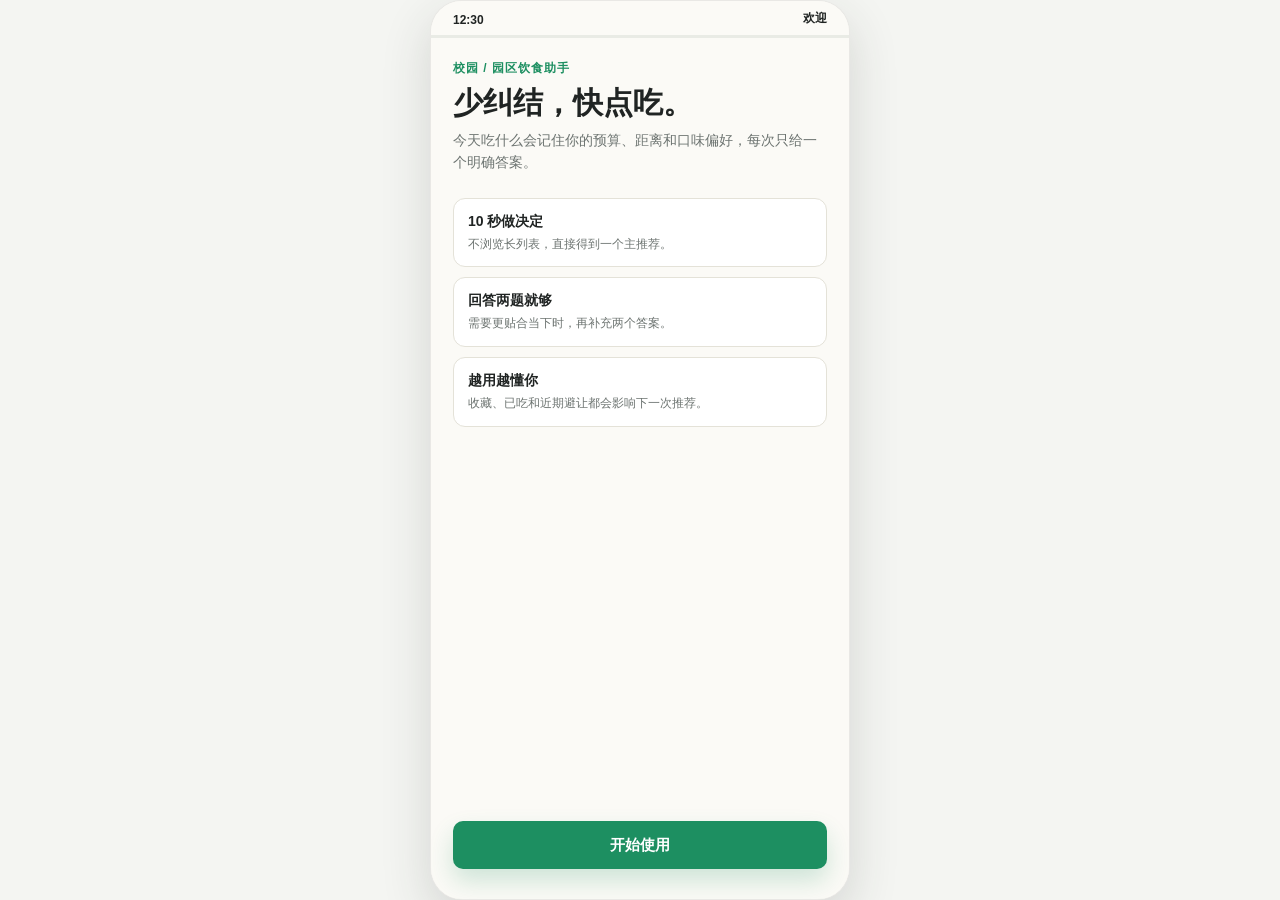
==== 2.0-参赛包/iOS原型/index.html @ e4d4319c "整合 HarmonyOS 1.0 工程 + 2.0 参赛包完整内容 - 添加完整 HarmonyOS 1.0 工程（models/services/data/pages 全部源码） - 添加 2.0 " ====
<!doctype html>
<html lang="zh-CN">
<head>
  <meta charset="utf-8">
  <meta name="viewport" content="width=device-width, initial-scale=1, viewport-fit=cover">
  <title>吃什么 App - 问题翻牌决策流</title>
  <style>
    :root{--bg:#f4f5f2;--phone:#fbfaf6;--ink:#202423;--muted:#6d7471;--line:#e4e2d8;--card:#fff;--green:#1d8f61;--green-soft:#dff4e9;--red:#d64f3a;--red-soft:#ffe3dc;--blue:#286fb7;--blue-soft:#e2eefb;--shadow:0 18px 50px rgba(42,48,45,.16)}*{box-sizing:border-box}body{margin:0;min-height:100vh;display:grid;place-items:center;background:var(--bg);color:var(--ink);font-family:-apple-system,BlinkMacSystemFont,"Segoe UI","PingFang SC","Microsoft YaHei",sans-serif}button{border:0;font:inherit;color:inherit;cursor:pointer}.phone{width:min(420px,100vw);height:min(900px,100vh);min-height:720px;overflow:hidden;position:relative;border:1px solid rgba(32,36,35,.08);border-radius:32px;background:var(--phone);box-shadow:var(--shadow)}.status-bar{height:34px;display:flex;align-items:flex-end;justify-content:space-between;padding:0 22px 8px;font-size:12px;font-weight:700}.app-header{padding:12px 20px 14px;border-bottom:1px solid rgba(228,226,216,.7)}.header-row{display:flex;align-items:center;justify-content:space-between;gap:12px}.title-stack h1{margin:0;font-size:25px;line-height:1.1}.title-stack p{margin:7px 0 0;color:var(--muted);font-size:13px;line-height:1.35}.icon-button{width:40px;height:40px;flex:0 0 40px;display:grid;place-items:center;border-radius:16px;background:#eef3ee;color:var(--green);font-size:19px;font-weight:800}.main-scroll{height:calc(100% - 138px);overflow-y:auto;padding:18px 18px 96px;scroll-behavior:smooth}.main-scroll::-webkit-scrollbar,.sheet-panel::-webkit-scrollbar{width:0;height:0}.tab-page{display:none}.tab-page.active{display:block}.section{margin-bottom:18px}.section-head{display:flex;align-items:flex-start;justify-content:space-between;gap:12px;margin-bottom:10px}.section-head h2{margin:0;font-size:17px;line-height:1.2}.section-head p{margin:5px 0 0;color:var(--muted);font-size:12px;line-height:1.35}.text-button{padding:8px 10px;border-radius:12px;background:#eef3ee;color:var(--green);font-size:12px;font-weight:700;white-space:nowrap}.question-card,.panel,.favorite-item,.profile-item,.result-card{border:1px solid var(--line);border-radius:8px;background:var(--card)}.question-card{padding:15px;margin-bottom:12px}.question-title{display:flex;align-items:center;justify-content:space-between;gap:10px;margin-bottom:10px;font-size:14px;font-weight:800}.question-title small{color:var(--muted);font-size:11px;font-weight:600}.chip-row{display:flex;flex-wrap:wrap;gap:8px}.chip{min-height:34px;padding:8px 11px;border:1px solid #e6e4da;border-radius:999px;background:#faf9f3;color:#47504c;font-size:13px;font-weight:650}.chip.active{border-color:rgba(29,143,97,.45);background:var(--green-soft);color:#116642}.today-summary{padding:10px 12px;border-radius:8px;background:#eff2ec;color:#3e4944;font-size:12px;line-height:1.4}.flip-face.back{display:none}.flip-card.flipped .flip-face.front{display:none}.flip-card.flipped .flip-face.back{display:block;animation:flipIn .26s ease both}@keyframes flipIn{from{opacity:0;transform:rotateY(-18deg) translateY(6px)}to{opacity:1;transform:rotateY(0) translateY(0)}}.flip-front{min-height:282px;display:grid;place-items:center;padding:28px 18px;border:1px solid var(--line);border-radius:8px;background:linear-gradient(180deg,rgba(255,255,255,.86),rgba(255,248,232,.92)),repeating-linear-gradient(45deg,rgba(29,143,97,.07) 0 10px,transparent 10px 22px)}.mark{width:112px;height:112px;display:grid;place-items:center;margin:0 auto 18px;border:2px solid rgba(29,143,97,.28);border-radius:28px;background:#fff;color:var(--green);font-size:64px;font-weight:900;box-shadow:0 14px 26px rgba(29,143,97,.12)}.flip-copy{max-width:260px;margin:0 auto 18px;color:var(--muted);text-align:center;font-size:13px;line-height:1.45}.primary-button{width:100%;min-height:46px;border-radius:8px;background:var(--green);color:#fff;font-size:15px;font-weight:800;box-shadow:0 12px 24px rgba(29,143,97,.22)}.result-card{padding:16px;position:relative}.favorite-button{position:absolute;right:14px;top:14px;width:38px;height:38px;display:grid;place-items:center;border-radius:16px;background:var(--red-soft);color:var(--red);font-size:22px;font-weight:900}.result-title{padding-right:48px;margin-bottom:12px}.result-title h3{margin:0;font-size:24px;line-height:1.2}.result-title p,.result-title small{display:block;margin-top:6px;color:var(--muted);font-size:12px;line-height:1.35}.metric-grid{display:grid;grid-template-columns:repeat(4,minmax(0,1fr));gap:8px;margin:14px 0}.metric{min-height:58px;padding:9px 7px;border-radius:8px;background:#f5f5ef;text-align:center}.metric b{display:block;font-size:14px;line-height:1.2}.metric span{display:block;margin-top:5px;color:var(--muted);font-size:10px;line-height:1.2}.tag-list,.reason-list,.mini-actions,.filters{display:flex;flex-wrap:wrap;gap:8px}.health-tag{padding:7px 9px;border-radius:999px;background:var(--blue-soft);color:var(--blue);font-size:12px;font-weight:700}.reason{width:100%;padding:9px 10px;border-radius:8px;background:#f7f3e6;color:#5f4b15;font-size:12px;line-height:1.35}.notice{display:none;margin:10px 0 0;padding:9px 10px;border-radius:8px;background:var(--red-soft);color:#9d3828;font-size:12px;line-height:1.4}.notice.show{display:block}.subhead{margin:16px 0 8px;color:#39423e;font-size:13px;font-weight:800}.shop{width:100%;display:flex;align-items:center;justify-content:space-between;gap:12px;padding:11px 12px;border-radius:8px;background:#f6f7f1;text-align:left}.shop span:first-child{min-width:0;font-size:13px;font-weight:800}.shop small{display:block;margin-top:4px;color:var(--muted);font-size:11px;line-height:1.25}.shop span:last-child{flex:0 0 auto;color:var(--green);font-size:12px;font-weight:800}.action-row{display:grid;grid-template-columns:repeat(3,minmax(0,1fr));gap:10px;margin-top:14px}.secondary-button{min-height:42px;border-radius:8px;background:#eef3ee;color:#245443;font-size:13px;font-weight:800}.panel{padding:14px}.filters{margin-bottom:12px}.filter{min-height:32px;padding:7px 10px;border-radius:999px;background:#f0f1eb;color:#505955;font-size:12px;font-weight:750}.filter.active{background:var(--blue);color:#fff}.favorites-list,.profile-grid,.history-list{display:grid;gap:10px}.favorite-item{padding:12px}.favorite-main{display:flex;align-items:flex-start;justify-content:space-between;gap:12px}.favorite-main strong{display:block;font-size:15px;line-height:1.25}.favorite-main small{display:block;margin-top:5px;color:var(--muted);font-size:12px;line-height:1.35}.favorite-toggle{width:34px;height:34px;flex:0 0 34px;border-radius:14px;background:var(--red-soft);color:var(--red);font-size:18px;font-weight:900}.mini-actions{margin-top:10px}.mini-action{min-height:30px;padding:6px 10px;border-radius:999px;background:#f1f2ec;color:#3d4743;font-size:12px;font-weight:750}.profile-item{padding:13px;display:flex;align-items:center;justify-content:space-between;gap:12px}.profile-item span{color:var(--muted);font-size:12px}.profile-item b{max-width:170px;text-align:right;font-size:14px;line-height:1.3}.history-item,.empty,.list-item{margin:0;padding:11px 12px;border-radius:8px;background:#f4f5ef;color:#4a5550;font-size:12px;line-height:1.45}.list-item strong,.list-item small{display:block}.list-item strong{margin-bottom:6px;font-size:16px;color:var(--ink)}.list-item small{margin-top:5px;color:var(--muted);font-size:12px;line-height:1.4}.bottom-nav{position:absolute;left:14px;right:14px;bottom:14px;height:64px;display:grid;grid-template-columns:repeat(3,1fr);gap:8px;padding:8px;border:1px solid rgba(228,226,216,.86);border-radius:22px;background:rgba(255,255,252,.94);box-shadow:0 12px 30px rgba(29,33,31,.12);backdrop-filter:blur(18px)}.nav-button{border-radius:16px;background:transparent;color:var(--muted);font-size:12px;font-weight:800}.nav-button span{display:block;margin-bottom:3px;font-size:16px;line-height:1}.nav-button.active{background:var(--green);color:#fff}.sheet{position:absolute;inset:0;display:none;align-items:flex-end;background:rgba(23,28,25,.36);z-index:20}.sheet.show{display:flex}.sheet-panel{width:100%;max-height:82%;overflow-y:auto;padding:18px;border-radius:24px 24px 0 0;background:var(--phone);box-shadow:0 -18px 40px rgba(18,23,20,.18)}.sheet-head{display:flex;align-items:center;justify-content:space-between;gap:12px;margin-bottom:14px}.sheet-head h2{margin:0;font-size:18px}.close{width:36px;height:36px;border-radius:16px;background:#eff0ea;color:#515a56;font-size:22px;line-height:1}.preference-row{margin-bottom:15px}.preference-row label{display:block;margin-bottom:8px;font-size:13px;font-weight:800}.switch-line{display:flex;align-items:center;justify-content:space-between;gap:14px;padding:12px;border-radius:8px;background:#f4f5ef}.switch-line strong{display:block;font-size:14px}.switch-line small{display:block;margin-top:4px;color:var(--muted);font-size:12px;line-height:1.35}.switch{width:52px;height:30px;flex:0 0 52px;padding:3px;border-radius:999px;background:var(--green)}.switch::before{content:"";display:block;width:24px;height:24px;border-radius:999px;background:#fff;transition:transform .18s ease;box-shadow:0 2px 8px rgba(0,0,0,.16)}.switch.off{background:#c7ccc7}.switch.off::before{transform:translateX(22px)}.sheet-actions{display:grid;grid-template-columns:1fr 1fr;gap:10px;margin-top:18px}.toast{position:absolute;left:50%;bottom:92px;z-index:30;max-width:320px;padding:10px 14px;border-radius:999px;background:rgba(31,36,33,.9);color:#fff;font-size:12px;line-height:1.35;opacity:0;transform:translate(-50%,12px);pointer-events:none;transition:opacity .18s ease,transform .18s ease}.toast.show{opacity:1;transform:translate(-50%,0)}@media(max-width:520px){body{place-items:stretch}.phone{width:100vw;height:100vh;min-height:100vh;border:0;border-radius:0}.metric-grid{grid-template-columns:repeat(2,minmax(0,1fr))}}
  </style>
  <style>
    input{font:inherit;color:inherit}.location-button{max-width:260px;padding:0;background:transparent;color:var(--muted);font-size:12px;font-weight:700;overflow:hidden;text-overflow:ellipsis;white-space:nowrap}.mode-toggle{display:grid;grid-template-columns:1fr 1fr;gap:6px;margin-bottom:12px;padding:5px;border-radius:12px;background:#eceee8}.mode-button{min-height:38px;border-radius:9px;background:transparent;color:var(--muted);font-size:13px;font-weight:800}.mode-button.active{background:#fff;color:var(--green);box-shadow:0 3px 10px rgba(42,48,45,.1)}.qa-section{display:none}.qa-section.show{display:block}.action-row-four{grid-template-columns:repeat(2,minmax(0,1fr))}.text-link{width:100%;margin-top:12px;padding:8px;background:transparent;color:var(--green);font-size:12px;font-weight:800}.profile-button{width:100%;text-align:left}.sheet-copy{margin:-4px 0 14px;color:var(--muted);font-size:12px;line-height:1.45}.location-options,.admin-list{display:grid;gap:10px;margin-top:14px}.location-option,.admin-item{width:100%;padding:12px;border:1px solid var(--line);border-radius:8px;background:#fff;text-align:left;font-size:14px;font-weight:800}.location-option small,.admin-item small{display:block;margin-top:4px;color:var(--muted);font-size:11px;font-weight:500}.data-form{display:grid;gap:9px;padding:12px;border-radius:8px;background:#f1f3ed}.data-form input{width:100%;min-height:40px;padding:9px 11px;border:1px solid var(--line);border-radius:8px;background:#fff}.input-row{display:grid;grid-template-columns:1fr 1fr;gap:9px}.admin-item{display:flex;align-items:center;justify-content:space-between;gap:12px}.admin-item.off{opacity:.55}.admin-toggle{flex:0 0 auto;min-height:32px;padding:7px 10px;border-radius:999px;background:var(--green-soft);color:var(--green);font-size:12px;font-weight:800}.admin-item.off .admin-toggle{background:#eceee9;color:var(--muted)}.history-card{display:flex;align-items:center;justify-content:space-between;gap:10px}.history-card button{flex:0 0 auto;padding:7px 9px;border-radius:999px;background:#fff;color:var(--green);font-size:11px;font-weight:800}
  </style>
  <style>
    .flip-card{height:282px;perspective:1000px;-webkit-perspective:1000px;transition:height .42s ease}
    .flip-inner{position:relative;width:100%;height:100%;transform-style:preserve-3d;-webkit-transform-style:preserve-3d;transform:rotateY(0deg);-webkit-transform:rotateY(0deg);transform-origin:center center;transition:transform .6s ease;-webkit-transition:-webkit-transform .6s ease;will-change:transform}
    .flip-face,.flip-card.flipped .flip-face.front,.flip-card.flipped .flip-face.back{position:absolute;inset:0;display:block;backface-visibility:hidden;-webkit-backface-visibility:hidden;-webkit-font-smoothing:antialiased}
    .flip-face.front{z-index:2;transform:rotateY(0deg);-webkit-transform:rotateY(0deg)}
    .flip-face.back{z-index:1;animation:none;transform:rotateY(180deg);-webkit-transform:rotateY(180deg)}
    .flip-card.flipped .flip-inner{transform:rotateY(180deg);-webkit-transform:rotateY(180deg)}
    .flip-card.flipped .flip-face.back{animation:none}
    .flip-front{height:100%}
    .flip-face.back .result-card{min-height:100%}
    .flip-card.is-flipping{pointer-events:none}
    .flip-card.is-flipping .flip-inner{filter:drop-shadow(0 18px 24px rgba(29,143,97,.14))}
    .flip-card.is-flipping .mark{transform:scale(.96);transition:transform .3s ease}
    button:disabled{cursor:wait;opacity:.68}
    @media(prefers-reduced-motion:reduce){.flip-card{transition:none}.flip-inner{transition-duration:.01ms}.flip-card.is-flipping .mark{transition:none}}
  </style>
  <style>
    .auth-flow{position:absolute;inset:0;z-index:50;display:none;flex-direction:column;background:var(--phone);color:var(--ink)}
    .auth-flow.show{display:flex}.auth-status{height:34px;display:flex;align-items:flex-end;justify-content:space-between;padding:0 22px 8px;font-size:12px;font-weight:700}.auth-progress-wrap{height:3px;background:#e9ebe5}.auth-progress{height:100%;width:0;background:var(--green);transition:width .28s ease}.auth-scroll{flex:1;overflow-y:auto;padding:22px 22px 30px}.auth-screen{display:none;min-height:100%;flex-direction:column}.auth-screen.active{display:flex;animation:authIn .24s ease both}@keyframes authIn{from{opacity:0;transform:translateX(10px)}to{opacity:1;transform:translateX(0)}}
    .auth-back{align-self:flex-start;margin:-4px 0 18px;padding:7px 0;background:transparent;color:var(--green);font-size:13px;font-weight:800}.auth-kicker{margin:0 0 9px;color:var(--green);font-size:12px;font-weight:850;letter-spacing:.08em}.auth-title{margin:0;font-size:30px;line-height:1.14}.auth-copy{margin:10px 0 0;color:var(--muted);font-size:14px;line-height:1.55}.auth-spacer{flex:1;min-height:28px}.auth-feature-list,.auth-option-list,.guide-list{display:grid;gap:10px;margin:24px 0}.auth-feature,.guide-item{padding:14px;border:1px solid var(--line);border-radius:12px;background:#fff}.auth-feature strong,.guide-item strong{display:block;font-size:14px}.auth-feature small,.guide-item small{display:block;margin-top:5px;color:var(--muted);font-size:12px;line-height:1.4}.auth-actions{display:grid;gap:10px;margin-top:22px}.auth-primary,.auth-secondary{width:100%;min-height:48px;border-radius:10px;font-size:15px;font-weight:850}.auth-primary{background:var(--green);color:#fff;box-shadow:0 12px 24px rgba(29,143,97,.2)}.auth-secondary{border:1px solid var(--line);background:#fff;color:#2f3b36}.auth-text-button{padding:8px;background:transparent;color:var(--green);font-size:13px;font-weight:750}.auth-option{width:100%;padding:16px;border:1px solid var(--line);border-radius:12px;background:#fff;text-align:left}.auth-option strong{display:block;font-size:15px}.auth-option small{display:block;margin-top:5px;color:var(--muted);font-size:12px;line-height:1.4}.auth-option:focus-visible,.auth-option:hover{border-color:rgba(29,143,97,.55);box-shadow:0 0 0 3px rgba(29,143,97,.08)}
    .auth-form{display:grid;gap:16px;margin-top:26px}.auth-field label{display:block;margin-bottom:7px;font-size:13px;font-weight:800}.auth-field input,.auth-field select{width:100%;min-height:46px;padding:11px 12px;border:1px solid var(--line);border-radius:10px;background:#fff;font:inherit;outline:none}.auth-field input:focus,.auth-field select:focus{border-color:var(--green);box-shadow:0 0 0 3px rgba(29,143,97,.09)}.phone-field{display:grid;grid-template-columns:70px 1fr}.phone-prefix{display:grid;place-items:center;border:1px solid var(--line);border-right:0;border-radius:10px 0 0 10px;background:#f3f4ef;color:#505955;font-size:14px;font-weight:750}.phone-field input{border-radius:0 10px 10px 0}.agreement-line{display:flex;align-items:flex-start;gap:9px;color:#535c58;font-size:12px;line-height:1.45}.agreement-line input{width:18px;height:18px;flex:0 0 18px;margin-top:1px;accent-color:var(--green)}.field-error{min-height:18px;margin:6px 0 0;color:var(--red);font-size:12px;line-height:1.4}.code-input{text-align:center;font-size:26px!important;font-weight:850;letter-spacing:.34em;font-variant-numeric:tabular-nums}.code-hint{padding:11px 12px;border-radius:10px;background:var(--green-soft);color:#1b694a;font-size:12px;line-height:1.45}.success-panel{margin-top:28px;padding:22px;border:1px solid rgba(29,143,97,.22);border-radius:16px;background:linear-gradient(160deg,#fff,#eaf7f0);text-align:center}.success-panel strong{display:block;font-size:22px}.success-panel p{margin:8px 0 0;color:var(--muted);font-size:13px;line-height:1.5}
    .avatar-field{display:flex;align-items:center;gap:12px}.avatar-preview{display:none;width:64px;height:64px;flex:0 0 64px;border-radius:50%;object-fit:cover;border:2px solid var(--green-soft)}.avatar-preview.show{display:block}.avatar-upload{display:inline-flex;align-items:center;justify-content:center;min-height:40px;padding:9px 12px;border:1px solid var(--line);border-radius:10px;background:#fff;color:var(--green);font-size:13px;font-weight:800;cursor:pointer}.avatar-upload input{position:absolute;width:1px;height:1px;opacity:0}.auth-segments,.interest-grid{display:flex;flex-wrap:wrap;gap:8px}.auth-segment,.interest-chip{min-height:36px;padding:8px 12px;border:1px solid var(--line);border-radius:999px;background:#fff;color:#4b5651;font-size:13px;font-weight:750}.auth-segment.active,.interest-chip.active{border-color:rgba(29,143,97,.4);background:var(--green-soft);color:#116642}.profile-summary{margin-top:16px;padding:12px;border-radius:10px;background:#f1f3ed;color:#4b5651;font-size:12px;line-height:1.5}.auth-toast{position:absolute;left:50%;bottom:24px;z-index:60;max-width:320px;padding:10px 14px;border-radius:999px;background:rgba(31,36,33,.92);color:#fff;font-size:12px;opacity:0;transform:translate(-50%,10px);pointer-events:none;transition:opacity .18s ease,transform .18s ease}.auth-toast.show{opacity:1;transform:translate(-50%,0)}
    @media(prefers-reduced-motion:reduce){.auth-screen.active{animation:none}.auth-progress,.auth-toast{transition:none}}
  </style>
</head>
<body>
  <main class="phone" aria-label="吃什么 App 原型">
    <section class="auth-flow" id="authFlow" aria-label="注册与新手引导">
      <div class="auth-status"><span>12:30</span><span id="authStepLabel">欢迎</span></div><div class="auth-progress-wrap"><div class="auth-progress" id="authProgress"></div></div>
      <div class="auth-scroll">
        <section class="auth-screen active" data-auth-step="welcome"><p class="auth-kicker">校园 / 园区饮食助手</p><h1 class="auth-title">少纠结，快点吃。</h1><p class="auth-copy">今天吃什么会记住你的预算、距离和口味偏好，每次只给一个明确答案。</p><div class="auth-feature-list"><div class="auth-feature"><strong>10 秒做决定</strong><small>不浏览长列表，直接得到一个主推荐。</small></div><div class="auth-feature"><strong>回答两题就够</strong><small>需要更贴合当下时，再补充两个答案。</small></div><div class="auth-feature"><strong>越用越懂你</strong><small>收藏、已吃和近期避让都会影响下一次推荐。</small></div></div><div class="auth-spacer"></div><div class="auth-actions"><button class="auth-primary" id="authStartButton">开始使用</button></div></section>
        <section class="auth-screen" data-auth-step="method"><button class="auth-back" data-auth-back="welcome">返回</button><p class="auth-kicker">创建账号</p><h2 class="auth-title">选择注册方式</h2><p class="auth-copy">手机号流程会完整演示协议、验证码和资料设置。</p><div class="auth-option-list"><button class="auth-option" data-auth-method="phone"><strong>手机号注册</strong><small>短信验证码验证，适合完整参赛演示。</small></button><button class="auth-option" data-auth-method="apple"><strong>使用 Apple ID 注册</strong><small>原型快捷分支，不调用真实 Apple 服务。</small></button></div></section>
        <section class="auth-screen" data-auth-step="phone"><button class="auth-back" data-auth-back="method">返回</button><p class="auth-kicker">手机号注册</p><h2 class="auth-title">输入手机号</h2><p class="auth-copy">验证码仅用于本地原型演示，不会发送真实短信。</p><div class="auth-form"><div class="auth-field"><label for="authPhone">手机号</label><div class="phone-field"><span class="phone-prefix">+86</span><input id="authPhone" type="tel" inputmode="numeric" autocomplete="tel" maxlength="11" placeholder="请输入 11 位手机号"></div><p class="field-error" id="authPhoneError"></p></div><label class="agreement-line"><input id="authAgreement" type="checkbox"><span>我已阅读并同意《用户协议》和《隐私政策》</span></label><button class="auth-primary" id="authGetCodeButton" disabled>获取验证码</button></div></section>
        <section class="auth-screen" data-auth-step="code"><button class="auth-back" data-auth-back="phone">返回</button><p class="auth-kicker">安全验证</p><h2 class="auth-title">输入验证码</h2><p class="auth-copy" id="authCodePhone">验证码已发送。</p><div class="auth-form"><div class="auth-field"><label for="authCode">6 位验证码</label><input class="code-input" id="authCode" inputmode="numeric" autocomplete="one-time-code" maxlength="6" placeholder="000000"><p class="field-error" id="authCodeError"></p></div><div class="code-hint">演示验证码：<strong>246810</strong></div><button class="auth-primary" id="authVerifyButton">验证并注册</button><button class="auth-text-button" id="authResendButton" disabled>30 秒后可重新获取</button></div></section>
        <section class="auth-screen" data-auth-step="success"><p class="auth-kicker">账号已创建</p><div class="success-panel"><strong>注册成功</strong><p id="authSuccessCopy">现在完善资料，推荐会更贴合你的日常习惯。</p></div><div class="auth-spacer"></div><div class="auth-actions"><button class="auth-primary" id="authProfileButton">完善个人资料</button></div></section>
        <section class="auth-screen" data-auth-step="profile"><button class="auth-back" data-auth-back="success">返回</button><p class="auth-kicker">完善资料</p><h2 class="auth-title">让推荐更像你</h2><p class="auth-copy">除昵称外均可稍后设置；密码只做长度校验，原型不会保存明文。</p><div class="auth-form"><div class="auth-field"><label>头像</label><div class="avatar-field"><img class="avatar-preview" id="authAvatarPreview" alt="头像预览"><label class="avatar-upload">选择头像<input id="authAvatar" type="file" accept="image/png,image/jpeg,image/webp"></label></div></div><div class="auth-field"><label for="authNickname">昵称</label><input id="authNickname" maxlength="16" placeholder="例如：小吃探索员"></div><div class="auth-field"><label for="authPassword">密码</label><input id="authPassword" type="password" autocomplete="new-password" maxlength="24" placeholder="至少 6 位，可稍后设置"></div><div class="auth-field"><label>性别</label><div class="auth-segments"><button class="auth-segment active" data-auth-gender="保密">保密</button><button class="auth-segment" data-auth-gender="女">女</button><button class="auth-segment" data-auth-gender="男">男</button><button class="auth-segment" data-auth-gender="其他">其他</button></div></div><div class="auth-field"><label for="authBirthday">生日</label><input id="authBirthday" type="date"></div><p class="field-error" id="authProfileError"></p><button class="auth-primary" id="authSaveProfileButton">保存并继续</button><button class="auth-text-button" id="authSkipProfileButton">稍后完善</button></div></section>
        <section class="auth-screen" data-auth-step="interests"><button class="auth-back" data-auth-back="profile">返回</button><p class="auth-kicker">兴趣偏好</p><h2 class="auth-title">平时更在意什么？</h2><p class="auth-copy">可多选，系统会用这些偏好初始化推荐条件。</p><div class="interest-grid" id="authInterestGrid"><button class="interest-chip" data-interest="fast">出餐快</button><button class="interest-chip" data-interest="near">少走路</button><button class="interest-chip" data-interest="budget">20 元内</button><button class="interest-chip" data-interest="light">少油轻食</button><button class="interest-chip" data-interest="spicy">喜欢吃辣</button><button class="interest-chip" data-interest="noodles">粉面爱好者</button></div><div class="auth-spacer"></div><div class="auth-actions"><button class="auth-primary" id="authSaveInterestsButton">保存偏好</button><button class="auth-text-button" id="authSkipInterestsButton">暂不设置</button></div></section>
        <section class="auth-screen" data-auth-step="guide"><p class="auth-kicker">新手引导</p><h2 class="auth-title" id="authGuideTitle">准备好了</h2><p class="auth-copy">进入首页后，默认使用一键推荐；需要更准确时再切换到“两题模式”。</p><div class="guide-list"><div class="guide-item"><strong>第一步：确认长期偏好</strong><small>预算、距离、辣度和出餐速度都可以随时修改。</small></div><div class="guide-item"><strong>第二步：点击“帮我决定”</strong><small>翻牌后得到一个主推荐和两个备选。</small></div><div class="guide-item"><strong>第三步：留下反馈</strong><small>收藏、已吃或近期不推荐，都会帮助下一次判断。</small></div></div><div class="auth-spacer"></div><div class="auth-actions"><button class="auth-primary" id="authEnterHomeButton">进入首页</button></div></section>
      </div><div class="auth-toast" id="authToast"></div>
    </section>
    <div class="status-bar"><span>12:30</span><button class="location-button" id="locationButton">长沙师范学院安沙校区</button></div>
    <header class="app-header"><div class="header-row"><div class="title-stack"><h1>今天吃什么</h1><p>少看、快选，10 秒得到一个有理由的选择。</p></div><button class="text-button" id="openPrefsButton">偏好</button></div></header>
    <div class="main-scroll" id="mainScroll">
      <section class="tab-page active" data-page="eat">
        <section class="section" aria-label="推荐方式">
          <div class="section-head"><div><h2>现在就决定</h2><p>一键模式使用时间、位置和长期偏好；两题模式再结合当下需求。</p></div><button class="text-button" id="resetButton">重置</button></div>
          <div class="mode-toggle" role="group" aria-label="推荐方式"><button class="mode-button active" data-mode="quick">一键推荐</button><button class="mode-button" data-mode="questions">回答两题</button></div>
          <div class="qa-section" id="questionModePanel">
            <article class="question-card"><div class="question-title">这顿更看重什么 <small>问题 1/2</small></div><div class="chip-row" data-group="need"><button class="chip" data-value="fast">赶时间</button><button class="chip" data-value="filling">想吃饱</button><button class="chip" data-value="nearby">不想走远</button><button class="chip" data-value="treat">奖励自己</button></div></article>
            <article class="question-card"><div class="question-title">想吃什么方向 <small>问题 2/2</small></div><div class="chip-row" data-group="type"><button class="chip" data-value="random">随便</button><button class="chip" data-value="noodles">粉面</button><button class="chip" data-value="rice">米饭</button><button class="chip" data-value="snack">小吃</button><button class="chip" data-value="light">轻食</button><button class="chip" data-value="midnight">夜宵</button></div></article>
          </div>
          <div class="today-summary" id="todaySummary"></div>
        </section>
        <section class="section" aria-label="翻牌推荐"><div class="section-head"><div><h2>给我一个答案</h2><p>系统会给出一个主推荐、两个备选和清晰的推荐理由。</p></div></div><div class="flip-card" id="flipCard"><div class="flip-inner"><div class="flip-face front"><div class="flip-front"><div><div class="mark">?</div><p class="flip-copy" id="flipCopy">按当前位置、用餐时间和长期偏好，直接给出一个附近可去的选择。</p><button class="primary-button" id="startFlipButton">帮我决定</button></div></div></div><div class="flip-face back"><article class="result-card" id="resultCard"><button class="favorite-button" id="favoriteButton" aria-label="收藏推荐">♡</button><div class="result-title"><h3 id="resultName">等待推荐</h3><p id="resultSummary"></p><small id="resultHours"></small></div><div class="metric-grid"><div class="metric"><b id="price">--</b><span>人均</span></div><div class="metric"><b id="distance">--</b><span>距离</span></div><div class="metric"><b id="spiceValue">--</b><span>辣度</span></div><div class="metric"><b id="speed">--</b><span>出餐</span></div></div><div class="subhead">健康标签</div><div class="tag-list" id="healthTags"></div><div class="subhead">为什么推荐</div><div class="reason-list" id="reasons"></div><p class="notice" id="notice"></p><div class="subhead">两个备选</div><div id="alternatives"></div><div class="action-row action-row-four"><button class="secondary-button" id="againButton">换一个</button><button class="secondary-button" id="skipButton">近期不推荐</button><button class="secondary-button" id="ateButton">已吃</button><button class="primary-button" id="goButton">去这里</button></div><button class="text-link" id="detailButton">查看餐厅详情</button></article></div></div></div></section>
      </section>
      <section class="tab-page" data-page="favorites"><section class="section"><div class="section-head"><div><h2>收藏</h2><p>收藏的餐厅和菜品可筛选、取消、查看详情，也能找相似推荐。</p></div></div><div class="panel"><div class="filters" aria-label="收藏筛选"><button class="filter active" data-favorite-filter="all">全部</button><button class="filter" data-favorite-filter="near">1km 内</button><button class="filter" data-favorite-filter="under20">20 元内</button><button class="filter" data-favorite-filter="noodles">粉面</button><button class="filter" data-favorite-filter="light">轻食</button></div><div class="favorites-list" id="favoritesList"></div></div></section></section>
      <section class="tab-page" data-page="mine">
        <section class="section"><div class="section-head"><div><h2>我的</h2><p>管理账号、位置和长期偏好，让推荐越用越顺手。</p></div><button class="text-button" id="minePrefsButton">编辑偏好</button></div><div class="profile-grid"><div class="profile-item"><span>账号</span><b id="mineAccount">游客</b></div><div class="profile-item"><span>兴趣</span><b id="mineInterests">暂未设置</b></div><button class="profile-item profile-button" id="mineLocationButton"><span>当前区域</span><b id="mineLocation"></b></button><div class="profile-item"><span>默认预算</span><b id="mineBudget"></b></div><div class="profile-item"><span>默认距离</span><b id="mineDistance"></b></div><div class="profile-item"><span>饮食偏好</span><b id="mineTaste"></b></div><div class="profile-item"><span>收藏数量</span><b id="mineFavoriteCount"></b></div><button class="profile-item profile-button" id="manageDataButton"><span>餐饮数据</span><b id="mineDataCount"></b></button></div><button class="secondary-button" id="restartOnboardingButton" style="width:100%;margin-top:12px">重新体验注册与引导</button></section>
        <section class="section"><div class="section-head"><div><h2>历史记录</h2><p>保留最近推荐和实际选择，可以直接再次推荐。</p></div></div><div class="panel"><div class="history-list" id="historyList"></div><button class="secondary-button" id="jumpFavoritesButton" style="width:100%;margin-top:12px">查看收藏</button></div></section>
      </section>
    </div>
    <nav class="bottom-nav" aria-label="底部导航"><button class="nav-button active" data-tab="eat"><span>?</span>吃饭</button><button class="nav-button" data-tab="favorites"><span>♥</span>收藏</button><button class="nav-button" data-tab="mine"><span>◎</span>我的</button></nav>
    <section class="sheet" id="prefsSheet" aria-label="长期偏好"><div class="sheet-panel"><div class="sheet-head"><h2>长期偏好</h2><button class="close" data-close="prefsSheet" aria-label="关闭">×</button></div><div class="preference-row"><label>默认预算</label><div class="chip-row" data-group="budget"><button class="chip" data-value="all">不限预算</button><button class="chip" data-value="under10">10 元内</button><button class="chip" data-value="under20">20 元内</button><button class="chip" data-value="under30">30 元内</button><button class="chip" data-value="over30">30 元以上</button></div></div><div class="preference-row"><label>默认距离</label><div class="chip-row" data-group="distance"><button class="chip" data-value="all">不限距离</button><button class="chip" data-value="near">0.5km 内</button><button class="chip" data-value="walkable">1km 内</button><button class="chip" data-value="town">2km 内</button></div></div><div class="preference-row"><label>饮食方向</label><div class="chip-row" data-group="diet"><button class="chip" data-value="all">不限</button><button class="chip" data-value="light">少油轻食</button><button class="chip" data-value="vegetarian">素食友好</button></div></div><div class="preference-row"><label>用餐方式</label><div class="chip-row" data-group="mealMode"><button class="chip" data-value="dinein">堂食</button><button class="chip" data-value="takeout">打包</button><button class="chip" data-value="any">都可以</button></div></div><div class="preference-row"><label>出餐速度</label><div class="chip-row" data-group="speedPreference"><button class="chip" data-value="all">不限</button><button class="chip" data-value="fast">优先快出餐</button></div></div><div class="switch-line"><div><strong>避开重辣</strong><small>默认过滤偏辣餐厅，减少不符合忌口的结果。</small></div><button class="switch" id="spiceSwitch" aria-label="切换避开重辣"></button></div><div class="sheet-actions"><button class="secondary-button" id="prefsCancelButton">取消</button><button class="primary-button" id="prefsSaveButton">保存偏好</button></div></div></section>
    <section class="sheet" id="detailSheet" aria-label="推荐详情"><div class="sheet-panel"><div class="sheet-head"><h2>餐厅详情</h2><button class="close" data-close="detailSheet" aria-label="关闭">×</button></div><div id="detailContent"></div></div></section><section class="sheet" id="routeSheet" aria-label="步行路线"><div class="sheet-panel"><div class="sheet-head"><h2>步行路线</h2><button class="close" data-close="routeSheet" aria-label="关闭">×</button></div><div id="routeContent"></div></div></section>
    <section class="sheet" id="locationSheet" aria-label="选择位置"><div class="sheet-panel"><div class="sheet-head"><h2>选择校园位置</h2><button class="close" data-close="locationSheet" aria-label="关闭">×</button></div><p class="sheet-copy">定位不可用时仍可手动选择区域，不会阻断推荐。</p><button class="primary-button" id="systemLocationButton">使用系统定位</button><div class="location-options"><button class="location-option" data-location="campus">安沙校区中心<small>默认样本位置</small></button><button class="location-option" data-location="canteen">北校区食堂<small>适合校内就餐</small></button><button class="location-option" data-location="dorm">学生宿舍区<small>适合夜间与外带</small></button></div></div></section>
    <section class="sheet" id="dataSheet" aria-label="餐饮数据管理"><div class="sheet-panel"><div class="sheet-head"><h2>餐饮数据管理</h2><button class="close" data-close="dataSheet" aria-label="关闭">×</button></div><p class="sheet-copy">管理员可停用过期数据，也可补充校园周边的新餐饮点。</p><div class="data-form"><input id="newShopName" placeholder="餐饮点名称"><input id="newShopCategory" placeholder="品类，如：米饭/快餐"><div class="input-row"><input id="newShopPrice" type="number" min="1" placeholder="人均"><input id="newShopDistance" type="number" min="0.1" step="0.1" placeholder="距离 km"></div><button class="primary-button" id="addShopButton">添加餐饮点</button></div><div class="admin-list" id="adminList"></div></div></section><div class="toast" id="toast"></div>
  </main>
  <script src="./onboarding-v2.js"></script>
  <script src="./app-v2.js"></script>
</body>
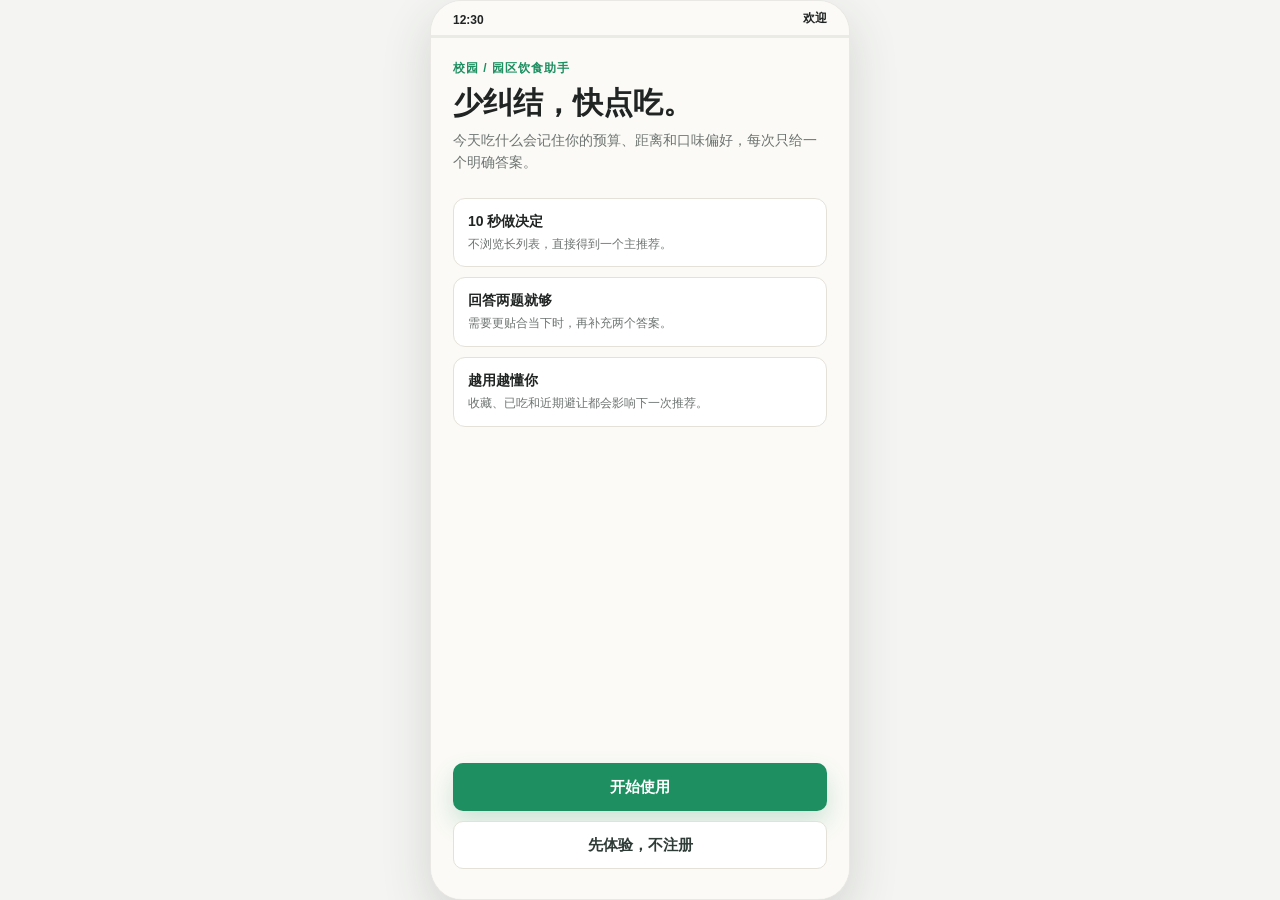
==== commit 348d568c: "feat: sync latest ios prototype updates" ====
--- a/2.0-参赛包/iOS原型/index.html
+++ b/2.0-参赛包/iOS原型/index.html
@@ -8,7 +8,7 @@
     :root{--bg:#f4f5f2;--phone:#fbfaf6;--ink:#202423;--muted:#6d7471;--line:#e4e2d8;--card:#fff;--green:#1d8f61;--green-soft:#dff4e9;--red:#d64f3a;--red-soft:#ffe3dc;--blue:#286fb7;--blue-soft:#e2eefb;--shadow:0 18px 50px rgba(42,48,45,.16)}*{box-sizing:border-box}body{margin:0;min-height:100vh;display:grid;place-items:center;background:var(--bg);color:var(--ink);font-family:-apple-system,BlinkMacSystemFont,"Segoe UI","PingFang SC","Microsoft YaHei",sans-serif}button{border:0;font:inherit;color:inherit;cursor:pointer}.phone{width:min(420px,100vw);height:min(900px,100vh);min-height:720px;overflow:hidden;position:relative;border:1px solid rgba(32,36,35,.08);border-radius:32px;background:var(--phone);box-shadow:var(--shadow)}.status-bar{height:34px;display:flex;align-items:flex-end;justify-content:space-between;padding:0 22px 8px;font-size:12px;font-weight:700}.app-header{padding:12px 20px 14px;border-bottom:1px solid rgba(228,226,216,.7)}.header-row{display:flex;align-items:center;justify-content:space-between;gap:12px}.title-stack h1{margin:0;font-size:25px;line-height:1.1}.title-stack p{margin:7px 0 0;color:var(--muted);font-size:13px;line-height:1.35}.icon-button{width:40px;height:40px;flex:0 0 40px;display:grid;place-items:center;border-radius:16px;background:#eef3ee;color:var(--green);font-size:19px;font-weight:800}.main-scroll{height:calc(100% - 138px);overflow-y:auto;padding:18px 18px 96px;scroll-behavior:smooth}.main-scroll::-webkit-scrollbar,.sheet-panel::-webkit-scrollbar{width:0;height:0}.tab-page{display:none}.tab-page.active{display:block}.section{margin-bottom:18px}.section-head{display:flex;align-items:flex-start;justify-content:space-between;gap:12px;margin-bottom:10px}.section-head h2{margin:0;font-size:17px;line-height:1.2}.section-head p{margin:5px 0 0;color:var(--muted);font-size:12px;line-height:1.35}.text-button{padding:8px 10px;border-radius:12px;background:#eef3ee;color:var(--green);font-size:12px;font-weight:700;white-space:nowrap}.question-card,.panel,.favorite-item,.profile-item,.result-card{border:1px solid var(--line);border-radius:8px;background:var(--card)}.question-card{padding:15px;margin-bottom:12px}.question-title{display:flex;align-items:center;justify-content:space-between;gap:10px;margin-bottom:10px;font-size:14px;font-weight:800}.question-title small{color:var(--muted);font-size:11px;font-weight:600}.chip-row{display:flex;flex-wrap:wrap;gap:8px}.chip{min-height:34px;padding:8px 11px;border:1px solid #e6e4da;border-radius:999px;background:#faf9f3;color:#47504c;font-size:13px;font-weight:650}.chip.active{border-color:rgba(29,143,97,.45);background:var(--green-soft);color:#116642}.today-summary{padding:10px 12px;border-radius:8px;background:#eff2ec;color:#3e4944;font-size:12px;line-height:1.4}.flip-face.back{display:none}.flip-card.flipped .flip-face.front{display:none}.flip-card.flipped .flip-face.back{display:block;animation:flipIn .26s ease both}@keyframes flipIn{from{opacity:0;transform:rotateY(-18deg) translateY(6px)}to{opacity:1;transform:rotateY(0) translateY(0)}}.flip-front{min-height:282px;display:grid;place-items:center;padding:28px 18px;border:1px solid var(--line);border-radius:8px;background:linear-gradient(180deg,rgba(255,255,255,.86),rgba(255,248,232,.92)),repeating-linear-gradient(45deg,rgba(29,143,97,.07) 0 10px,transparent 10px 22px)}.mark{width:112px;height:112px;display:grid;place-items:center;margin:0 auto 18px;border:2px solid rgba(29,143,97,.28);border-radius:28px;background:#fff;color:var(--green);font-size:64px;font-weight:900;box-shadow:0 14px 26px rgba(29,143,97,.12)}.flip-copy{max-width:260px;margin:0 auto 18px;color:var(--muted);text-align:center;font-size:13px;line-height:1.45}.primary-button{width:100%;min-height:46px;border-radius:8px;background:var(--green);color:#fff;font-size:15px;font-weight:800;box-shadow:0 12px 24px rgba(29,143,97,.22)}.result-card{padding:16px;position:relative}.favorite-button{position:absolute;right:14px;top:14px;width:38px;height:38px;display:grid;place-items:center;border-radius:16px;background:var(--red-soft);color:var(--red);font-size:22px;font-weight:900}.result-title{padding-right:48px;margin-bottom:12px}.result-title h3{margin:0;font-size:24px;line-height:1.2}.result-title p,.result-title small{display:block;margin-top:6px;color:var(--muted);font-size:12px;line-height:1.35}.metric-grid{display:grid;grid-template-columns:repeat(4,minmax(0,1fr));gap:8px;margin:14px 0}.metric{min-height:58px;padding:9px 7px;border-radius:8px;background:#f5f5ef;text-align:center}.metric b{display:block;font-size:14px;line-height:1.2}.metric span{display:block;margin-top:5px;color:var(--muted);font-size:10px;line-height:1.2}.tag-list,.reason-list,.mini-actions,.filters{display:flex;flex-wrap:wrap;gap:8px}.health-tag{padding:7px 9px;border-radius:999px;background:var(--blue-soft);color:var(--blue);font-size:12px;font-weight:700}.reason{width:100%;padding:9px 10px;border-radius:8px;background:#f7f3e6;color:#5f4b15;font-size:12px;line-height:1.35}.notice{display:none;margin:10px 0 0;padding:9px 10px;border-radius:8px;background:var(--red-soft);color:#9d3828;font-size:12px;line-height:1.4}.notice.show{display:block}.subhead{margin:16px 0 8px;color:#39423e;font-size:13px;font-weight:800}.shop{width:100%;display:flex;align-items:center;justify-content:space-between;gap:12px;padding:11px 12px;border-radius:8px;background:#f6f7f1;text-align:left}.shop span:first-child{min-width:0;font-size:13px;font-weight:800}.shop small{display:block;margin-top:4px;color:var(--muted);font-size:11px;line-height:1.25}.shop span:last-child{flex:0 0 auto;color:var(--green);font-size:12px;font-weight:800}.action-row{display:grid;grid-template-columns:repeat(3,minmax(0,1fr));gap:10px;margin-top:14px}.secondary-button{min-height:42px;border-radius:8px;background:#eef3ee;color:#245443;font-size:13px;font-weight:800}.panel{padding:14px}.filters{margin-bottom:12px}.filter{min-height:32px;padding:7px 10px;border-radius:999px;background:#f0f1eb;color:#505955;font-size:12px;font-weight:750}.filter.active{background:var(--blue);color:#fff}.favorites-list,.profile-grid,.history-list{display:grid;gap:10px}.favorite-item{padding:12px}.favorite-main{display:flex;align-items:flex-start;justify-content:space-between;gap:12px}.favorite-main strong{display:block;font-size:15px;line-height:1.25}.favorite-main small{display:block;margin-top:5px;color:var(--muted);font-size:12px;line-height:1.35}.favorite-toggle{width:34px;height:34px;flex:0 0 34px;border-radius:14px;background:var(--red-soft);color:var(--red);font-size:18px;font-weight:900}.mini-actions{margin-top:10px}.mini-action{min-height:30px;padding:6px 10px;border-radius:999px;background:#f1f2ec;color:#3d4743;font-size:12px;font-weight:750}.profile-item{padding:13px;display:flex;align-items:center;justify-content:space-between;gap:12px}.profile-item span{color:var(--muted);font-size:12px}.profile-item b{max-width:170px;text-align:right;font-size:14px;line-height:1.3}.history-item,.empty,.list-item{margin:0;padding:11px 12px;border-radius:8px;background:#f4f5ef;color:#4a5550;font-size:12px;line-height:1.45}.list-item strong,.list-item small{display:block}.list-item strong{margin-bottom:6px;font-size:16px;color:var(--ink)}.list-item small{margin-top:5px;color:var(--muted);font-size:12px;line-height:1.4}.bottom-nav{position:absolute;left:14px;right:14px;bottom:14px;height:64px;display:grid;grid-template-columns:repeat(3,1fr);gap:8px;padding:8px;border:1px solid rgba(228,226,216,.86);border-radius:22px;background:rgba(255,255,252,.94);box-shadow:0 12px 30px rgba(29,33,31,.12);backdrop-filter:blur(18px)}.nav-button{border-radius:16px;background:transparent;color:var(--muted);font-size:12px;font-weight:800}.nav-button span{display:block;margin-bottom:3px;font-size:16px;line-height:1}.nav-button.active{background:var(--green);color:#fff}.sheet{position:absolute;inset:0;display:none;align-items:flex-end;background:rgba(23,28,25,.36);z-index:20}.sheet.show{display:flex}.sheet-panel{width:100%;max-height:82%;overflow-y:auto;padding:18px;border-radius:24px 24px 0 0;background:var(--phone);box-shadow:0 -18px 40px rgba(18,23,20,.18)}.sheet-head{display:flex;align-items:center;justify-content:space-between;gap:12px;margin-bottom:14px}.sheet-head h2{margin:0;font-size:18px}.close{width:36px;height:36px;border-radius:16px;background:#eff0ea;color:#515a56;font-size:22px;line-height:1}.preference-row{margin-bottom:15px}.preference-row label{display:block;margin-bottom:8px;font-size:13px;font-weight:800}.switch-line{display:flex;align-items:center;justify-content:space-between;gap:14px;padding:12px;border-radius:8px;background:#f4f5ef}.switch-line strong{display:block;font-size:14px}.switch-line small{display:block;margin-top:4px;color:var(--muted);font-size:12px;line-height:1.35}.switch{width:52px;height:30px;flex:0 0 52px;padding:3px;border-radius:999px;background:var(--green)}.switch::before{content:"";display:block;width:24px;height:24px;border-radius:999px;background:#fff;transition:transform .18s ease;box-shadow:0 2px 8px rgba(0,0,0,.16)}.switch.off{background:#c7ccc7}.switch.off::before{transform:translateX(22px)}.sheet-actions{display:grid;grid-template-columns:1fr 1fr;gap:10px;margin-top:18px}.toast{position:absolute;left:50%;bottom:92px;z-index:30;max-width:320px;padding:10px 14px;border-radius:999px;background:rgba(31,36,33,.9);color:#fff;font-size:12px;line-height:1.35;opacity:0;transform:translate(-50%,12px);pointer-events:none;transition:opacity .18s ease,transform .18s ease}.toast.show{opacity:1;transform:translate(-50%,0)}@media(max-width:520px){body{place-items:stretch}.phone{width:100vw;height:100vh;min-height:100vh;border:0;border-radius:0}.metric-grid{grid-template-columns:repeat(2,minmax(0,1fr))}}
   </style>
   <style>
-    input{font:inherit;color:inherit}.location-button{max-width:260px;padding:0;background:transparent;color:var(--muted);font-size:12px;font-weight:700;overflow:hidden;text-overflow:ellipsis;white-space:nowrap}.mode-toggle{display:grid;grid-template-columns:1fr 1fr;gap:6px;margin-bottom:12px;padding:5px;border-radius:12px;background:#eceee8}.mode-button{min-height:38px;border-radius:9px;background:transparent;color:var(--muted);font-size:13px;font-weight:800}.mode-button.active{background:#fff;color:var(--green);box-shadow:0 3px 10px rgba(42,48,45,.1)}.qa-section{display:none}.qa-section.show{display:block}.action-row-four{grid-template-columns:repeat(2,minmax(0,1fr))}.text-link{width:100%;margin-top:12px;padding:8px;background:transparent;color:var(--green);font-size:12px;font-weight:800}.profile-button{width:100%;text-align:left}.sheet-copy{margin:-4px 0 14px;color:var(--muted);font-size:12px;line-height:1.45}.location-options,.admin-list{display:grid;gap:10px;margin-top:14px}.location-option,.admin-item{width:100%;padding:12px;border:1px solid var(--line);border-radius:8px;background:#fff;text-align:left;font-size:14px;font-weight:800}.location-option small,.admin-item small{display:block;margin-top:4px;color:var(--muted);font-size:11px;font-weight:500}.data-form{display:grid;gap:9px;padding:12px;border-radius:8px;background:#f1f3ed}.data-form input{width:100%;min-height:40px;padding:9px 11px;border:1px solid var(--line);border-radius:8px;background:#fff}.input-row{display:grid;grid-template-columns:1fr 1fr;gap:9px}.admin-item{display:flex;align-items:center;justify-content:space-between;gap:12px}.admin-item.off{opacity:.55}.admin-toggle{flex:0 0 auto;min-height:32px;padding:7px 10px;border-radius:999px;background:var(--green-soft);color:var(--green);font-size:12px;font-weight:800}.admin-item.off .admin-toggle{background:#eceee9;color:var(--muted)}.history-card{display:flex;align-items:center;justify-content:space-between;gap:10px}.history-card button{flex:0 0 auto;padding:7px 9px;border-radius:999px;background:#fff;color:var(--green);font-size:11px;font-weight:800}
+    input{font:inherit;color:inherit}.location-button{max-width:260px;padding:0;background:transparent;color:var(--muted);font-size:12px;font-weight:700;overflow:hidden;text-overflow:ellipsis;white-space:nowrap}.mode-toggle{display:grid;grid-template-columns:1fr 1fr;gap:6px;margin-bottom:12px;padding:5px;border-radius:12px;background:#eceee8}.mode-button{min-height:38px;border-radius:9px;background:transparent;color:var(--muted);font-size:13px;font-weight:800}.mode-button.active{background:#fff;color:var(--green);box-shadow:0 3px 10px rgba(42,48,45,.1)}.qa-section{display:none}.qa-section.show{display:block}.decision-context{display:grid;grid-template-columns:repeat(3,minmax(0,1fr));gap:8px;margin:10px 0 0}.context-chip{min-height:62px;padding:9px;border:1px solid rgba(228,226,216,.9);border-radius:8px;background:#fff}.context-chip span{display:block;color:var(--muted);font-size:10px;font-weight:750}.context-chip b{display:block;margin-top:5px;font-size:12px;line-height:1.25}.action-row-four{grid-template-columns:repeat(2,minmax(0,1fr))}.text-link{width:100%;margin-top:12px;padding:8px;background:transparent;color:var(--green);font-size:12px;font-weight:800}.result-feedback{margin:10px 0 0;padding:10px 11px;border:1px solid rgba(40,111,183,.16);border-radius:8px;background:#eef5fb;color:#2a5b87;font-size:12px;line-height:1.45}.result-feedback strong{display:block;margin-bottom:3px;color:#1f4d78;font-size:12px}.profile-button{width:100%;text-align:left}.feedback-summary{display:grid;grid-template-columns:repeat(3,minmax(0,1fr));gap:8px;margin-top:12px}.feedback-summary div{padding:10px;border:1px solid var(--line);border-radius:8px;background:#fff;text-align:center}.feedback-summary b{display:block;font-size:17px}.feedback-summary span{display:block;margin-top:4px;color:var(--muted);font-size:10px}.sheet-copy{margin:-4px 0 14px;color:var(--muted);font-size:12px;line-height:1.45}.location-options,.admin-list{display:grid;gap:10px;margin-top:14px}.location-option,.admin-item{width:100%;padding:12px;border:1px solid var(--line);border-radius:8px;background:#fff;text-align:left;font-size:14px;font-weight:800}.location-option small,.admin-item small{display:block;margin-top:4px;color:var(--muted);font-size:11px;font-weight:500}.data-form{display:grid;gap:9px;padding:12px;border-radius:8px;background:#f1f3ed}.data-form input{width:100%;min-height:40px;padding:9px 11px;border:1px solid var(--line);border-radius:8px;background:#fff}.input-row{display:grid;grid-template-columns:1fr 1fr;gap:9px}.admin-item{display:flex;align-items:center;justify-content:space-between;gap:12px}.admin-item.off{opacity:.55}.admin-toggle{flex:0 0 auto;min-height:32px;padding:7px 10px;border-radius:999px;background:var(--green-soft);color:var(--green);font-size:12px;font-weight:800}.admin-item.off .admin-toggle{background:#eceee9;color:var(--muted)}.history-card{display:flex;align-items:center;justify-content:space-between;gap:10px}.history-card button{flex:0 0 auto;padding:7px 9px;border-radius:999px;background:#fff;color:var(--green);font-size:11px;font-weight:800}@media(max-width:360px){.decision-context,.feedback-summary{grid-template-columns:1fr}}
   </style>
   <style>
     .flip-card{height:282px;perspective:1000px;-webkit-perspective:1000px;transition:height .42s ease}
@@ -30,8 +30,8 @@
     .auth-flow{position:absolute;inset:0;z-index:50;display:none;flex-direction:column;background:var(--phone);color:var(--ink)}
     .auth-flow.show{display:flex}.auth-status{height:34px;display:flex;align-items:flex-end;justify-content:space-between;padding:0 22px 8px;font-size:12px;font-weight:700}.auth-progress-wrap{height:3px;background:#e9ebe5}.auth-progress{height:100%;width:0;background:var(--green);transition:width .28s ease}.auth-scroll{flex:1;overflow-y:auto;padding:22px 22px 30px}.auth-screen{display:none;min-height:100%;flex-direction:column}.auth-screen.active{display:flex;animation:authIn .24s ease both}@keyframes authIn{from{opacity:0;transform:translateX(10px)}to{opacity:1;transform:translateX(0)}}
     .auth-back{align-self:flex-start;margin:-4px 0 18px;padding:7px 0;background:transparent;color:var(--green);font-size:13px;font-weight:800}.auth-kicker{margin:0 0 9px;color:var(--green);font-size:12px;font-weight:850;letter-spacing:.08em}.auth-title{margin:0;font-size:30px;line-height:1.14}.auth-copy{margin:10px 0 0;color:var(--muted);font-size:14px;line-height:1.55}.auth-spacer{flex:1;min-height:28px}.auth-feature-list,.auth-option-list,.guide-list{display:grid;gap:10px;margin:24px 0}.auth-feature,.guide-item{padding:14px;border:1px solid var(--line);border-radius:12px;background:#fff}.auth-feature strong,.guide-item strong{display:block;font-size:14px}.auth-feature small,.guide-item small{display:block;margin-top:5px;color:var(--muted);font-size:12px;line-height:1.4}.auth-actions{display:grid;gap:10px;margin-top:22px}.auth-primary,.auth-secondary{width:100%;min-height:48px;border-radius:10px;font-size:15px;font-weight:850}.auth-primary{background:var(--green);color:#fff;box-shadow:0 12px 24px rgba(29,143,97,.2)}.auth-secondary{border:1px solid var(--line);background:#fff;color:#2f3b36}.auth-text-button{padding:8px;background:transparent;color:var(--green);font-size:13px;font-weight:750}.auth-option{width:100%;padding:16px;border:1px solid var(--line);border-radius:12px;background:#fff;text-align:left}.auth-option strong{display:block;font-size:15px}.auth-option small{display:block;margin-top:5px;color:var(--muted);font-size:12px;line-height:1.4}.auth-option:focus-visible,.auth-option:hover{border-color:rgba(29,143,97,.55);box-shadow:0 0 0 3px rgba(29,143,97,.08)}
-    .auth-form{display:grid;gap:16px;margin-top:26px}.auth-field label{display:block;margin-bottom:7px;font-size:13px;font-weight:800}.auth-field input,.auth-field select{width:100%;min-height:46px;padding:11px 12px;border:1px solid var(--line);border-radius:10px;background:#fff;font:inherit;outline:none}.auth-field input:focus,.auth-field select:focus{border-color:var(--green);box-shadow:0 0 0 3px rgba(29,143,97,.09)}.phone-field{display:grid;grid-template-columns:70px 1fr}.phone-prefix{display:grid;place-items:center;border:1px solid var(--line);border-right:0;border-radius:10px 0 0 10px;background:#f3f4ef;color:#505955;font-size:14px;font-weight:750}.phone-field input{border-radius:0 10px 10px 0}.agreement-line{display:flex;align-items:flex-start;gap:9px;color:#535c58;font-size:12px;line-height:1.45}.agreement-line input{width:18px;height:18px;flex:0 0 18px;margin-top:1px;accent-color:var(--green)}.field-error{min-height:18px;margin:6px 0 0;color:var(--red);font-size:12px;line-height:1.4}.code-input{text-align:center;font-size:26px!important;font-weight:850;letter-spacing:.34em;font-variant-numeric:tabular-nums}.code-hint{padding:11px 12px;border-radius:10px;background:var(--green-soft);color:#1b694a;font-size:12px;line-height:1.45}.success-panel{margin-top:28px;padding:22px;border:1px solid rgba(29,143,97,.22);border-radius:16px;background:linear-gradient(160deg,#fff,#eaf7f0);text-align:center}.success-panel strong{display:block;font-size:22px}.success-panel p{margin:8px 0 0;color:var(--muted);font-size:13px;line-height:1.5}
-    .avatar-field{display:flex;align-items:center;gap:12px}.avatar-preview{display:none;width:64px;height:64px;flex:0 0 64px;border-radius:50%;object-fit:cover;border:2px solid var(--green-soft)}.avatar-preview.show{display:block}.avatar-upload{display:inline-flex;align-items:center;justify-content:center;min-height:40px;padding:9px 12px;border:1px solid var(--line);border-radius:10px;background:#fff;color:var(--green);font-size:13px;font-weight:800;cursor:pointer}.avatar-upload input{position:absolute;width:1px;height:1px;opacity:0}.auth-segments,.interest-grid{display:flex;flex-wrap:wrap;gap:8px}.auth-segment,.interest-chip{min-height:36px;padding:8px 12px;border:1px solid var(--line);border-radius:999px;background:#fff;color:#4b5651;font-size:13px;font-weight:750}.auth-segment.active,.interest-chip.active{border-color:rgba(29,143,97,.4);background:var(--green-soft);color:#116642}.profile-summary{margin-top:16px;padding:12px;border-radius:10px;background:#f1f3ed;color:#4b5651;font-size:12px;line-height:1.5}.auth-toast{position:absolute;left:50%;bottom:24px;z-index:60;max-width:320px;padding:10px 14px;border-radius:999px;background:rgba(31,36,33,.92);color:#fff;font-size:12px;opacity:0;transform:translate(-50%,10px);pointer-events:none;transition:opacity .18s ease,transform .18s ease}.auth-toast.show{opacity:1;transform:translate(-50%,0)}
+    .auth-form{display:grid;gap:16px;margin-top:26px}.auth-field label{display:block;margin-bottom:7px;font-size:13px;font-weight:800}.auth-field input,.auth-field select{width:100%;min-height:46px;padding:11px 12px;border:1px solid var(--line);border-radius:10px;background:#fff;font:inherit;outline:none}.auth-field input:focus,.auth-field select:focus{border-color:var(--green);box-shadow:0 0 0 3px rgba(29,143,97,.09)}.phone-field{display:grid;grid-template-columns:70px 1fr}.phone-prefix{display:grid;place-items:center;border:1px solid var(--line);border-right:0;border-radius:10px 0 0 10px;background:#f3f4ef;color:#505955;font-size:14px;font-weight:750}.phone-field input{border-radius:0 10px 10px 0}.agreement-line{display:flex;align-items:flex-start;gap:9px;color:#535c58;font-size:12px;line-height:1.45}.agreement-line input{width:18px;height:18px;flex:0 0 18px;margin-top:1px;accent-color:var(--green)}.legal-link{display:inline;padding:0;background:transparent;color:var(--green);font:inherit;font-weight:850;vertical-align:baseline}.field-error{min-height:18px;margin:6px 0 0;color:var(--red);font-size:12px;line-height:1.4}.code-input{text-align:center;font-size:26px!important;font-weight:850;letter-spacing:.34em;font-variant-numeric:tabular-nums}.code-hint{padding:11px 12px;border-radius:10px;background:var(--green-soft);color:#1b694a;font-size:12px;line-height:1.45}.success-panel{margin-top:28px;padding:22px;border:1px solid rgba(29,143,97,.22);border-radius:16px;background:linear-gradient(160deg,#fff,#eaf7f0);text-align:center}.success-panel strong{display:block;font-size:22px}.success-panel p{margin:8px 0 0;color:var(--muted);font-size:13px;line-height:1.5}
+    .avatar-field{display:flex;align-items:center;gap:12px}.avatar-preview{display:none;width:64px;height:64px;flex:0 0 64px;border-radius:50%;object-fit:cover;border:2px solid var(--green-soft)}.avatar-preview.show{display:block}.avatar-upload{display:inline-flex;align-items:center;justify-content:center;min-height:40px;padding:9px 12px;border:1px solid var(--line);border-radius:10px;background:#fff;color:var(--green);font-size:13px;font-weight:800;cursor:pointer}.avatar-upload input{position:absolute;width:1px;height:1px;opacity:0}.auth-segments,.interest-grid{display:flex;flex-wrap:wrap;gap:8px}.auth-segment,.interest-chip{min-height:36px;padding:8px 12px;border:1px solid var(--line);border-radius:999px;background:#fff;color:#4b5651;font-size:13px;font-weight:750}.auth-segment.active,.interest-chip.active{border-color:rgba(29,143,97,.4);background:var(--green-soft);color:#116642}.interest-summary{margin-top:16px;padding:14px;border-radius:12px;background:#f1f3ed;color:#4b5651}.interest-summary strong{display:block;font-size:13px}.interest-summary small{display:block;margin-top:4px;color:var(--muted);font-size:12px;line-height:1.45}.interest-summary ul{margin:10px 0 0;padding-left:18px;font-size:12px;line-height:1.55}.interest-summary li+li{margin-top:4px}.profile-summary{margin-top:16px;padding:12px;border-radius:10px;background:#f1f3ed;color:#4b5651;font-size:12px;line-height:1.5}.auth-toast{position:absolute;left:50%;bottom:24px;z-index:60;max-width:320px;padding:10px 14px;border-radius:999px;background:rgba(31,36,33,.92);color:#fff;font-size:12px;opacity:0;transform:translate(-50%,10px);pointer-events:none;transition:opacity .18s ease,transform .18s ease}.auth-toast.show{opacity:1;transform:translate(-50%,0)}
     @media(prefers-reduced-motion:reduce){.auth-screen.active{animation:none}.auth-progress,.auth-toast{transition:none}}
   </style>
 </head>
@@ -40,13 +40,13 @@
     <section class="auth-flow" id="authFlow" aria-label="注册与新手引导">
       <div class="auth-status"><span>12:30</span><span id="authStepLabel">欢迎</span></div><div class="auth-progress-wrap"><div class="auth-progress" id="authProgress"></div></div>
       <div class="auth-scroll">
-        <section class="auth-screen active" data-auth-step="welcome"><p class="auth-kicker">校园 / 园区饮食助手</p><h1 class="auth-title">少纠结，快点吃。</h1><p class="auth-copy">今天吃什么会记住你的预算、距离和口味偏好，每次只给一个明确答案。</p><div class="auth-feature-list"><div class="auth-feature"><strong>10 秒做决定</strong><small>不浏览长列表，直接得到一个主推荐。</small></div><div class="auth-feature"><strong>回答两题就够</strong><small>需要更贴合当下时，再补充两个答案。</small></div><div class="auth-feature"><strong>越用越懂你</strong><small>收藏、已吃和近期避让都会影响下一次推荐。</small></div></div><div class="auth-spacer"></div><div class="auth-actions"><button class="auth-primary" id="authStartButton">开始使用</button></div></section>
-        <section class="auth-screen" data-auth-step="method"><button class="auth-back" data-auth-back="welcome">返回</button><p class="auth-kicker">创建账号</p><h2 class="auth-title">选择注册方式</h2><p class="auth-copy">手机号流程会完整演示协议、验证码和资料设置。</p><div class="auth-option-list"><button class="auth-option" data-auth-method="phone"><strong>手机号注册</strong><small>短信验证码验证，适合完整参赛演示。</small></button><button class="auth-option" data-auth-method="apple"><strong>使用 Apple ID 注册</strong><small>原型快捷分支，不调用真实 Apple 服务。</small></button></div></section>
-        <section class="auth-screen" data-auth-step="phone"><button class="auth-back" data-auth-back="method">返回</button><p class="auth-kicker">手机号注册</p><h2 class="auth-title">输入手机号</h2><p class="auth-copy">验证码仅用于本地原型演示，不会发送真实短信。</p><div class="auth-form"><div class="auth-field"><label for="authPhone">手机号</label><div class="phone-field"><span class="phone-prefix">+86</span><input id="authPhone" type="tel" inputmode="numeric" autocomplete="tel" maxlength="11" placeholder="请输入 11 位手机号"></div><p class="field-error" id="authPhoneError"></p></div><label class="agreement-line"><input id="authAgreement" type="checkbox"><span>我已阅读并同意《用户协议》和《隐私政策》</span></label><button class="auth-primary" id="authGetCodeButton" disabled>获取验证码</button></div></section>
+        <section class="auth-screen active" data-auth-step="welcome"><p class="auth-kicker">校园 / 园区饮食助手</p><h1 class="auth-title">少纠结，快点吃。</h1><p class="auth-copy">今天吃什么会记住你的预算、距离和口味偏好，每次只给一个明确答案。</p><div class="auth-feature-list"><div class="auth-feature"><strong>10 秒做决定</strong><small>不浏览长列表，直接得到一个主推荐。</small></div><div class="auth-feature"><strong>回答两题就够</strong><small>需要更贴合当下时，再补充两个答案。</small></div><div class="auth-feature"><strong>越用越懂你</strong><small>收藏、已吃和近期避让都会影响下一次推荐。</small></div></div><div class="auth-spacer"></div><div class="auth-actions"><button class="auth-primary" id="authStartButton">开始使用</button><button class="auth-secondary" id="authGuestButton">先体验，不注册</button></div></section>
+        <section class="auth-screen" data-auth-step="method"><button class="auth-back" data-auth-back="welcome">返回</button><p class="auth-kicker">创建账号</p><h2 class="auth-title">选择注册方式</h2><p class="auth-copy">手机号流程会完整演示协议、验证码和资料设置；也可以先体验推荐，再补账号。</p><div class="auth-option-list"><button class="auth-option" data-auth-method="phone"><strong>手机号注册</strong><small>短信验证码验证，适合完整参赛演示。</small></button><button class="auth-option" data-auth-method="apple"><strong>使用 Apple ID 注册</strong><small>原型快捷分支，不调用真实 Apple 服务。</small></button><button class="auth-option" data-auth-method="guest"><strong>游客先体验</strong><small>先设置兴趣偏好并进入首页，账号资料可以稍后补齐。</small></button></div></section>
+        <section class="auth-screen" data-auth-step="phone"><button class="auth-back" data-auth-back="method">返回</button><p class="auth-kicker">手机号注册</p><h2 class="auth-title">输入手机号</h2><p class="auth-copy">验证码仅用于本地原型演示，不会发送真实短信。</p><div class="auth-form"><div class="auth-field"><label for="authPhone">手机号</label><div class="phone-field"><span class="phone-prefix">+86</span><input id="authPhone" type="tel" inputmode="numeric" autocomplete="tel" maxlength="11" placeholder="请输入 11 位手机号"></div><p class="field-error" id="authPhoneError"></p></div><label class="agreement-line"><input id="authAgreement" type="checkbox"><span>我已阅读并同意<button class="legal-link" type="button" data-auth-legal="用户协议">《用户协议》</button>和<button class="legal-link" type="button" data-auth-legal="隐私政策">《隐私政策》</button></span></label><button class="auth-primary" id="authGetCodeButton" disabled>获取验证码</button></div></section>
         <section class="auth-screen" data-auth-step="code"><button class="auth-back" data-auth-back="phone">返回</button><p class="auth-kicker">安全验证</p><h2 class="auth-title">输入验证码</h2><p class="auth-copy" id="authCodePhone">验证码已发送。</p><div class="auth-form"><div class="auth-field"><label for="authCode">6 位验证码</label><input class="code-input" id="authCode" inputmode="numeric" autocomplete="one-time-code" maxlength="6" placeholder="000000"><p class="field-error" id="authCodeError"></p></div><div class="code-hint">演示验证码：<strong>246810</strong></div><button class="auth-primary" id="authVerifyButton">验证并注册</button><button class="auth-text-button" id="authResendButton" disabled>30 秒后可重新获取</button></div></section>
-        <section class="auth-screen" data-auth-step="success"><p class="auth-kicker">账号已创建</p><div class="success-panel"><strong>注册成功</strong><p id="authSuccessCopy">现在完善资料，推荐会更贴合你的日常习惯。</p></div><div class="auth-spacer"></div><div class="auth-actions"><button class="auth-primary" id="authProfileButton">完善个人资料</button></div></section>
+        <section class="auth-screen" data-auth-step="success"><p class="auth-kicker">账号已创建</p><div class="success-panel"><strong>注册成功</strong><p id="authSuccessCopy">现在完善资料，推荐会更贴合你的日常习惯。</p></div><div class="auth-spacer"></div><div class="auth-actions"><button class="auth-primary" id="authProfileButton">完善个人资料</button><button class="auth-secondary" id="authSkipProfileFromSuccessButton">稍后完善，先设置偏好</button></div></section>
         <section class="auth-screen" data-auth-step="profile"><button class="auth-back" data-auth-back="success">返回</button><p class="auth-kicker">完善资料</p><h2 class="auth-title">让推荐更像你</h2><p class="auth-copy">除昵称外均可稍后设置；密码只做长度校验，原型不会保存明文。</p><div class="auth-form"><div class="auth-field"><label>头像</label><div class="avatar-field"><img class="avatar-preview" id="authAvatarPreview" alt="头像预览"><label class="avatar-upload">选择头像<input id="authAvatar" type="file" accept="image/png,image/jpeg,image/webp"></label></div></div><div class="auth-field"><label for="authNickname">昵称</label><input id="authNickname" maxlength="16" placeholder="例如：小吃探索员"></div><div class="auth-field"><label for="authPassword">密码</label><input id="authPassword" type="password" autocomplete="new-password" maxlength="24" placeholder="至少 6 位，可稍后设置"></div><div class="auth-field"><label>性别</label><div class="auth-segments"><button class="auth-segment active" data-auth-gender="保密">保密</button><button class="auth-segment" data-auth-gender="女">女</button><button class="auth-segment" data-auth-gender="男">男</button><button class="auth-segment" data-auth-gender="其他">其他</button></div></div><div class="auth-field"><label for="authBirthday">生日</label><input id="authBirthday" type="date"></div><p class="field-error" id="authProfileError"></p><button class="auth-primary" id="authSaveProfileButton">保存并继续</button><button class="auth-text-button" id="authSkipProfileButton">稍后完善</button></div></section>
-        <section class="auth-screen" data-auth-step="interests"><button class="auth-back" data-auth-back="profile">返回</button><p class="auth-kicker">兴趣偏好</p><h2 class="auth-title">平时更在意什么？</h2><p class="auth-copy">可多选，系统会用这些偏好初始化推荐条件。</p><div class="interest-grid" id="authInterestGrid"><button class="interest-chip" data-interest="fast">出餐快</button><button class="interest-chip" data-interest="near">少走路</button><button class="interest-chip" data-interest="budget">20 元内</button><button class="interest-chip" data-interest="light">少油轻食</button><button class="interest-chip" data-interest="spicy">喜欢吃辣</button><button class="interest-chip" data-interest="noodles">粉面爱好者</button></div><div class="auth-spacer"></div><div class="auth-actions"><button class="auth-primary" id="authSaveInterestsButton">保存偏好</button><button class="auth-text-button" id="authSkipInterestsButton">暂不设置</button></div></section>
+        <section class="auth-screen" data-auth-step="interests"><button class="auth-back" data-auth-back="profile">返回</button><p class="auth-kicker">兴趣偏好</p><h2 class="auth-title">平时更在意什么？</h2><p class="auth-copy">可多选，系统会把这些偏好转成默认推荐条件。以后仍可在“我的”里继续修改。</p><div class="interest-grid" id="authInterestGrid"><button class="interest-chip" data-interest="fast">出餐快</button><button class="interest-chip" data-interest="near">少走路</button><button class="interest-chip" data-interest="budget">20 元内</button><button class="interest-chip" data-interest="light">少油轻食</button><button class="interest-chip" data-interest="spicy">喜欢吃辣</button><button class="interest-chip" data-interest="noodles">粉面爱好者</button></div><div class="interest-summary" id="authInterestSummary"><strong>还没选兴趣</strong><small>如果先跳过，系统会使用通用默认条件。</small><ul id="authInterestPreview"><li>默认推荐会按预算、距离和营业状态给出结果。</li></ul></div><div class="auth-spacer"></div><div class="auth-actions"><button class="auth-primary" id="authSaveInterestsButton">保存偏好</button><button class="auth-text-button" id="authSkipInterestsButton">暂不设置</button></div></section>
         <section class="auth-screen" data-auth-step="guide"><p class="auth-kicker">新手引导</p><h2 class="auth-title" id="authGuideTitle">准备好了</h2><p class="auth-copy">进入首页后，默认使用一键推荐；需要更准确时再切换到“两题模式”。</p><div class="guide-list"><div class="guide-item"><strong>第一步：确认长期偏好</strong><small>预算、距离、辣度和出餐速度都可以随时修改。</small></div><div class="guide-item"><strong>第二步：点击“帮我决定”</strong><small>翻牌后得到一个主推荐和两个备选。</small></div><div class="guide-item"><strong>第三步：留下反馈</strong><small>收藏、已吃或近期不推荐，都会帮助下一次判断。</small></div></div><div class="auth-spacer"></div><div class="auth-actions"><button class="auth-primary" id="authEnterHomeButton">进入首页</button></div></section>
       </div><div class="auth-toast" id="authToast"></div>
     </section>
@@ -61,13 +61,13 @@
             <article class="question-card"><div class="question-title">这顿更看重什么 <small>问题 1/2</small></div><div class="chip-row" data-group="need"><button class="chip" data-value="fast">赶时间</button><button class="chip" data-value="filling">想吃饱</button><button class="chip" data-value="nearby">不想走远</button><button class="chip" data-value="treat">奖励自己</button></div></article>
             <article class="question-card"><div class="question-title">想吃什么方向 <small>问题 2/2</small></div><div class="chip-row" data-group="type"><button class="chip" data-value="random">随便</button><button class="chip" data-value="noodles">粉面</button><button class="chip" data-value="rice">米饭</button><button class="chip" data-value="snack">小吃</button><button class="chip" data-value="light">轻食</button><button class="chip" data-value="midnight">夜宵</button></div></article>
           </div>
-          <div class="today-summary" id="todaySummary"></div>
+          <div class="today-summary" id="todaySummary"></div><div class="decision-context" id="decisionContext"></div>
         </section>
-        <section class="section" aria-label="翻牌推荐"><div class="section-head"><div><h2>给我一个答案</h2><p>系统会给出一个主推荐、两个备选和清晰的推荐理由。</p></div></div><div class="flip-card" id="flipCard"><div class="flip-inner"><div class="flip-face front"><div class="flip-front"><div><div class="mark">?</div><p class="flip-copy" id="flipCopy">按当前位置、用餐时间和长期偏好，直接给出一个附近可去的选择。</p><button class="primary-button" id="startFlipButton">帮我决定</button></div></div></div><div class="flip-face back"><article class="result-card" id="resultCard"><button class="favorite-button" id="favoriteButton" aria-label="收藏推荐">♡</button><div class="result-title"><h3 id="resultName">等待推荐</h3><p id="resultSummary"></p><small id="resultHours"></small></div><div class="metric-grid"><div class="metric"><b id="price">--</b><span>人均</span></div><div class="metric"><b id="distance">--</b><span>距离</span></div><div class="metric"><b id="spiceValue">--</b><span>辣度</span></div><div class="metric"><b id="speed">--</b><span>出餐</span></div></div><div class="subhead">健康标签</div><div class="tag-list" id="healthTags"></div><div class="subhead">为什么推荐</div><div class="reason-list" id="reasons"></div><p class="notice" id="notice"></p><div class="subhead">两个备选</div><div id="alternatives"></div><div class="action-row action-row-four"><button class="secondary-button" id="againButton">换一个</button><button class="secondary-button" id="skipButton">近期不推荐</button><button class="secondary-button" id="ateButton">已吃</button><button class="primary-button" id="goButton">去这里</button></div><button class="text-link" id="detailButton">查看餐厅详情</button></article></div></div></div></section>
+        <section class="section" aria-label="翻牌推荐"><div class="section-head"><div><h2>给我一个答案</h2><p>系统会给出一个主推荐、两个备选和清晰的推荐理由。</p></div></div><div class="flip-card" id="flipCard"><div class="flip-inner"><div class="flip-face front"><div class="flip-front"><div><div class="mark">?</div><p class="flip-copy" id="flipCopy">按当前位置、用餐时间和长期偏好，直接给出一个附近可去的选择。</p><button class="primary-button" id="startFlipButton">帮我决定</button></div></div></div><div class="flip-face back"><article class="result-card" id="resultCard"><button class="favorite-button" id="favoriteButton" aria-label="收藏推荐">♡</button><div class="result-title"><h3 id="resultName">等待推荐</h3><p id="resultSummary"></p><small id="resultHours"></small></div><div class="metric-grid"><div class="metric"><b id="price">--</b><span>人均</span></div><div class="metric"><b id="distance">--</b><span>距离</span></div><div class="metric"><b id="spiceValue">--</b><span>辣度</span></div><div class="metric"><b id="speed">--</b><span>出餐</span></div></div><div class="subhead">为什么推荐</div><div class="reason-list" id="reasons"></div><p class="notice" id="notice"></p><div class="result-feedback" id="resultFeedback"><strong>本次反馈</strong><span>还没有记录反馈。</span></div><div class="action-row action-row-four"><button class="secondary-button" id="againButton">换一个</button><button class="secondary-button" id="skipButton">近期不推荐</button><button class="secondary-button" id="ateButton">已吃</button><button class="primary-button" id="goButton">去这里</button></div><div class="subhead">健康标签</div><div class="tag-list" id="healthTags"></div><div class="subhead">两个备选</div><div id="alternatives"></div><button class="text-link" id="detailButton">查看餐厅详情</button></article></div></div></div></section>
       </section>
       <section class="tab-page" data-page="favorites"><section class="section"><div class="section-head"><div><h2>收藏</h2><p>收藏的餐厅和菜品可筛选、取消、查看详情，也能找相似推荐。</p></div></div><div class="panel"><div class="filters" aria-label="收藏筛选"><button class="filter active" data-favorite-filter="all">全部</button><button class="filter" data-favorite-filter="near">1km 内</button><button class="filter" data-favorite-filter="under20">20 元内</button><button class="filter" data-favorite-filter="noodles">粉面</button><button class="filter" data-favorite-filter="light">轻食</button></div><div class="favorites-list" id="favoritesList"></div></div></section></section>
       <section class="tab-page" data-page="mine">
-        <section class="section"><div class="section-head"><div><h2>我的</h2><p>管理账号、位置和长期偏好，让推荐越用越顺手。</p></div><button class="text-button" id="minePrefsButton">编辑偏好</button></div><div class="profile-grid"><div class="profile-item"><span>账号</span><b id="mineAccount">游客</b></div><div class="profile-item"><span>兴趣</span><b id="mineInterests">暂未设置</b></div><button class="profile-item profile-button" id="mineLocationButton"><span>当前区域</span><b id="mineLocation"></b></button><div class="profile-item"><span>默认预算</span><b id="mineBudget"></b></div><div class="profile-item"><span>默认距离</span><b id="mineDistance"></b></div><div class="profile-item"><span>饮食偏好</span><b id="mineTaste"></b></div><div class="profile-item"><span>收藏数量</span><b id="mineFavoriteCount"></b></div><button class="profile-item profile-button" id="manageDataButton"><span>餐饮数据</span><b id="mineDataCount"></b></button></div><button class="secondary-button" id="restartOnboardingButton" style="width:100%;margin-top:12px">重新体验注册与引导</button></section>
+        <section class="section"><div class="section-head"><div><h2>我的</h2><p>管理账号、位置和长期偏好，让推荐越用越顺手。</p></div><button class="text-button" id="minePrefsButton">编辑偏好</button></div><div class="profile-grid"><div class="profile-item"><span>账号</span><b id="mineAccount">游客</b></div><button class="profile-item profile-button" id="editInterestsButton"><span>兴趣</span><b id="mineInterests">暂未设置</b></button><button class="profile-item profile-button" id="mineLocationButton"><span>当前区域</span><b id="mineLocation"></b></button><div class="profile-item"><span>默认预算</span><b id="mineBudget"></b></div><div class="profile-item"><span>默认距离</span><b id="mineDistance"></b></div><div class="profile-item"><span>饮食偏好</span><b id="mineTaste"></b></div><button class="profile-item profile-button" id="manageDataButton"><span>餐饮数据</span><b id="mineDataCount"></b></button></div><div class="feedback-summary" id="feedbackSummary"></div><button class="secondary-button" id="restartOnboardingButton" style="width:100%;margin-top:12px">重新体验注册与引导</button></section>
         <section class="section"><div class="section-head"><div><h2>历史记录</h2><p>保留最近推荐和实际选择，可以直接再次推荐。</p></div></div><div class="panel"><div class="history-list" id="historyList"></div><button class="secondary-button" id="jumpFavoritesButton" style="width:100%;margin-top:12px">查看收藏</button></div></section>
       </section>
     </div>
